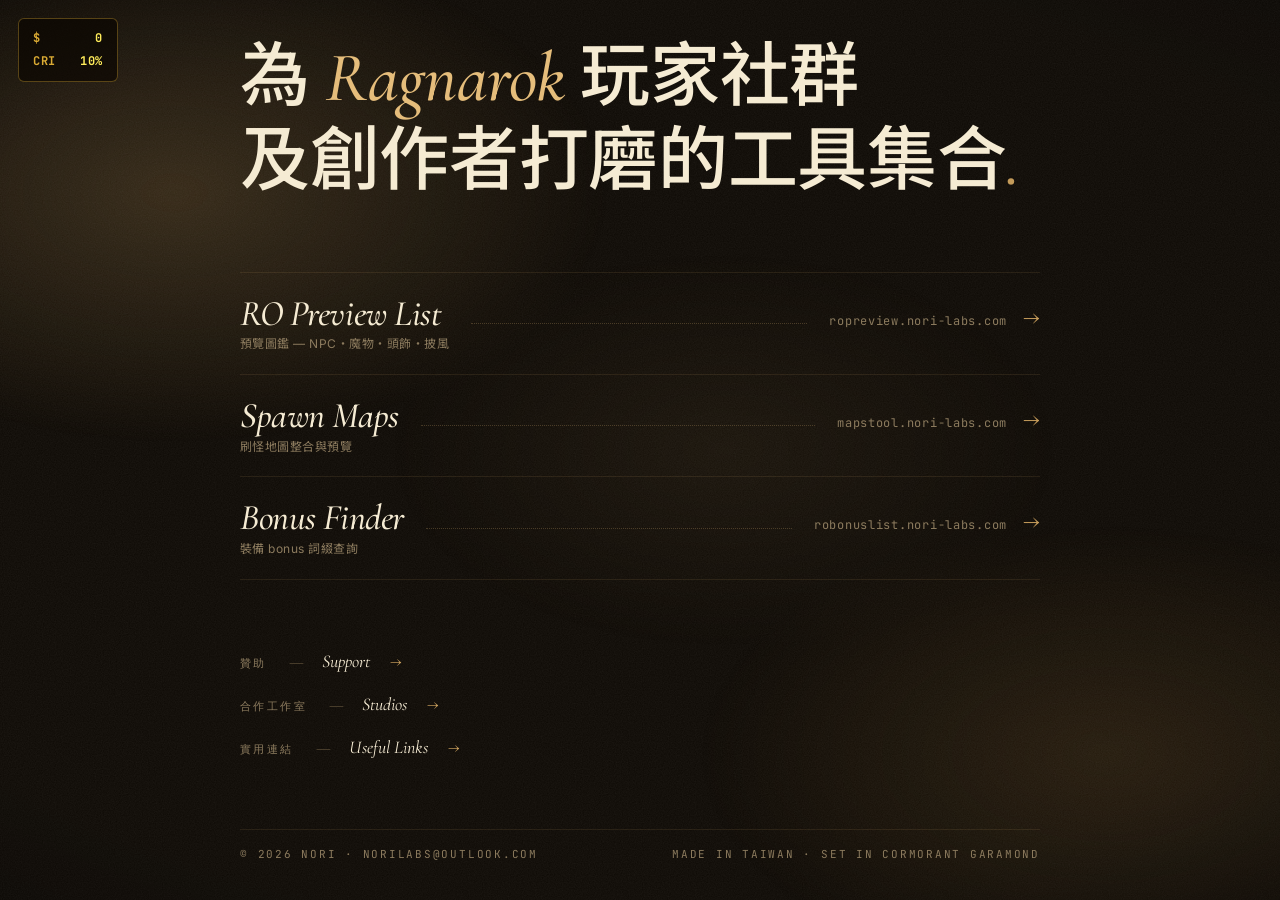
==== index.html @ 90fd8044 "Deploy static site" ====
<!DOCTYPE html>
<html lang="zh-TW">
<head>
  <meta charset="UTF-8" />
  <meta name="viewport" content="width=device-width, initial-scale=1, viewport-fit=cover" />
  <title>Nori Tools — Ragnarok 玩家社群與創作者工具集合</title>
  <meta name="description" content="為 Ragnarok 玩家社群及創作者打磨的工具集合。" />

  <link rel="icon" href="./favicon.ico" type="image/x-icon" />
  <link rel="shortcut icon" href="./favicon.ico" type="image/x-icon" />

  <link rel="preconnect" href="https://fonts.googleapis.com" />
  <link rel="preconnect" href="https://fonts.gstatic.com" crossorigin />
  <link
    href="https://fonts.googleapis.com/css2?family=Cormorant+Garamond:ital,wght@0,400;0,500;1,400;1,500;1,600&family=Inter:wght@400;500&family=JetBrains+Mono:wght@400;500&family=Noto+Sans+TC:wght@400;500;600&family=Noto+Serif+TC:ital,wght@0,500;0,600;1,500&display=swap"
    rel="stylesheet"
  />

  <link rel="stylesheet" href="./styles.css" />
</head>
<body>
  <main class="page">

    <header class="masthead">
      <h1 class="tagline">
        為 <em class="tagline__hi">Ragnarok</em> 玩家社群<br />
        及創作者打磨的工具集合<span class="tagline__dot">.</span>
      </h1>
    </header>

    <ul class="tool-list">
      <li class="tool-row">
        <a href="https://ropreview.nori-labs.com" target="_blank" rel="noopener noreferrer">
          <span class="tool-row__title">
            <span class="tool-row__name"><em>RO Preview List</em></span>
            <span class="tool-row__cn">預覽圖鑑 — NPC・魔物・頭飾・披風</span>
          </span>
          <span class="tool-row__leader" aria-hidden="true"></span>
          <span class="tool-row__sub">ropreview.nori-labs.com</span>
          <span class="tool-row__arrow">→</span>
        </a>
      </li>
      <li class="tool-row">
        <a href="https://mapstool.nori-labs.com" target="_blank" rel="noopener noreferrer">
          <span class="tool-row__title">
            <span class="tool-row__name"><em>Spawn Maps</em></span>
            <span class="tool-row__cn">刷怪地圖整合與預覽</span>
          </span>
          <span class="tool-row__leader" aria-hidden="true"></span>
          <span class="tool-row__sub">mapstool.nori-labs.com</span>
          <span class="tool-row__arrow">→</span>
        </a>
      </li>
      <li class="tool-row">
        <a href="https://robonuslist.nori-labs.com" target="_blank" rel="noopener noreferrer">
          <span class="tool-row__title">
            <span class="tool-row__name"><em>Bonus Finder</em></span>
            <span class="tool-row__cn">裝備 bonus 詞綴查詢</span>
          </span>
          <span class="tool-row__leader" aria-hidden="true"></span>
          <span class="tool-row__sub">robonuslist.nori-labs.com</span>
          <span class="tool-row__arrow">→</span>
        </a>
      </li>
    </ul>

    <section class="meta-stack" aria-label="其他連結">

      <div class="meta-line">
        <span class="meta-line__label">贊助</span>
        <span class="meta-line__sep">—</span>
        <a class="meta-link" href="./donate.html">Support</a>
        <span class="meta-link__arrow" aria-hidden="true">→</span>
      </div>

      <div class="meta-line">
        <span class="meta-line__label">合作工作室</span>
        <span class="meta-line__sep">—</span>
        <a class="meta-link" href="./studios.html">Studios</a>
        <span class="meta-link__arrow" aria-hidden="true">→</span>
      </div>

      <div class="meta-line">
        <span class="meta-line__label">實用連結</span>
        <span class="meta-line__sep">—</span>
        <a class="meta-link" href="./links.html">Useful Links</a>
        <span class="meta-link__arrow" aria-hidden="true">→</span>
      </div>

    </section>

    <footer class="colophon">
      <p>© 2026 Nori · norilabs@outlook.com</p>
      <p>Made in Taiwan · Set in Cormorant Garamond</p>
    </footer>

  </main>

  <script src="./cursor.js" defer></script>
  <script src="./poring.js" defer></script>
</body>
</html>
---- styles.css ----
/* ============================================================
   Nori · Tools — rotools.nori-labs.com
   Visual: 深夜墨色 + 古銅金箔 · 義式斜體點綴 · 紙張紋理
   Constraints:
     - 進站全頁可見（min-height: 100vh，flex 分配）
     - GPU 安全：無 filter:blur、無 backdrop-filter、單一 transform 動畫
   ============================================================ */

/* ---------- Tokens ---------- */
:root {
  /* Paper (deep ink, warm-tinted black) */
  --paper:        #0E0A05;
  --paper-soft:   #15100A;
  --paper-deep:   #1F180F;

  /* Ink (warm cream + muted) */
  --ink:          #F5EBD3;
  --ink-soft:     #C8B999;
  --ink-dim:      #8C7B5E;
  --ink-faint:    #5C4F38;

  /* Accent (古銅 / brass gold) */
  --gold:         #C49B5A;
  --gold-deep:    #A87B3C;
  --gold-bright:  #E5BD7B;
  --gold-tint:    rgba(196, 155, 90, 0.16);

  /* Hairlines (warm gold-tinted) */
  --rule:         rgba(229, 189, 123, 0.10);
  --rule-strong:  rgba(229, 189, 123, 0.24);

  /* Type stacks */
  --serif: "Cormorant Garamond", "Noto Serif TC", "Times New Roman", Georgia, serif;
  --sans:  "Inter", "Noto Sans TC", "PingFang TC", system-ui, -apple-system, sans-serif;
  --mono:  "JetBrains Mono", ui-monospace, "SFMono-Regular", Menlo, Consolas, monospace;
}

/* ---------- Reset ---------- */
*, *::before, *::after { box-sizing: border-box; }
html, body { margin: 0; padding: 0; }

html {
  -webkit-text-size-adjust: 100%;
  scroll-behavior: smooth;
}

body {
  background-color: var(--paper);
  color: var(--ink);
  font-family: var(--sans);
  font-size: 16px;
  line-height: 1.6;
  -webkit-font-smoothing: antialiased;
  -moz-osx-font-smoothing: grayscale;
  text-rendering: optimizeLegibility;
  font-feature-settings: "ss01", "cv11";
  min-height: 100vh;
  overflow-x: hidden;
  position: relative;

  /* 隱藏原生 cursor — 由下方 .ro-cursor div 接管 */
  cursor: none;
}

/* 觸控裝置 / 沒有 hover 能力的裝置 → 還原原生 cursor */
@media (hover: none), (pointer: coarse) {
  body { cursor: auto; }
  .ro-cursor { display: none !important; }
}

a, button, [role="button"], .tool-row a, .link-tile, .donate-cta,
.meta-link, .back-link, [type="submit"] {
  cursor: none;
}

/* ---------- RO 自訂游標 ----------
   預設（idle）= 5-frame 箭頭旋轉
   hover 在按鈕／可點元素 = 2-frame 貓循環
   mousedown = 對應狀態凍結幀 + 縮 0.92
*/
.ro-cursor {
  position: fixed;
  top: 0;
  left: 0;
  width: 32px;
  height: 32px;
  pointer-events: none;
  z-index: 9999;
  transform: translate3d(-100px, -100px, 0);
  background-position: center center;
  background-repeat: no-repeat;
  /* 預設 = 箭頭 5-frame 旋轉 */
  animation: ro-arrow 0.45s steps(1) infinite;
  will-change: transform, background-image;
}

@keyframes ro-arrow {
  0%   { background-image: url("./cursors/active-1.png"); }
  20%  { background-image: url("./cursors/active-2.png"); }
  40%  { background-image: url("./cursors/active-3.png"); }
  60%  { background-image: url("./cursors/active-4.png"); }
  80%  { background-image: url("./cursors/active-5.png"); }
  100% { background-image: url("./cursors/active-1.png"); }
}

/* hover 在可點元素 → 2-frame 貓動畫 */
.ro-cursor.is-active {
  animation: ro-cat 0.55s steps(1) infinite;
}
@keyframes ro-cat {
  0%, 49.9% { background-image: url("./cursors/idle-1.png"); }
  50%, 100% { background-image: url("./cursors/idle-2.png"); }
}

/* hover 在波利上 → 攻擊圖示（靜態） */
.ro-cursor.is-attack {
  animation: none !important;
  background-image: url("./cursors/attack.png");
}

/* hover 在蘋果上 → 撿取圖示（3-frame 動畫） */
.ro-cursor.is-pickup {
  animation: ro-pickup 0.45s steps(1) infinite;
}
@keyframes ro-pickup {
  0%, 32%   { background-image: url("./cursors/pickup-1.png"); }
  33%, 65%  { background-image: url("./cursors/pickup-2.png"); }
  66%, 100% { background-image: url("./cursors/pickup-3.png"); }
}

/* mousedown：依不同 hover 狀態凍結對應幀 */
.ro-cursor.is-pressed {
  animation: none !important;
  background-image: url("./cursors/active-3.png");
  transform: translate3d(var(--x, -100px), var(--y, -100px), 0) scale(0.92);
}
.ro-cursor.is-pressed.is-active {
  background-image: url("./cursors/idle-2.png");
}
.ro-cursor.is-pressed.is-attack {
  background-image: url("./cursors/attack.png");
  transform: translate3d(var(--x, -100px), var(--y, -100px), 0) scale(1.1);
}
.ro-cursor.is-pressed.is-pickup {
  animation: none !important;
  background-image: url("./cursors/pickup-3.png");
}

/* prefers-reduced-motion → 凍結單格 */
@media (prefers-reduced-motion: reduce) {
  .ro-cursor {
    animation: none;
    background-image: url("./cursors/active-1.png");
  }
  .ro-cursor.is-active {
    background-image: url("./cursors/idle-1.png");
  }
}

/* ---------- Background layers ----------
   1. body::before  — slow drifting warm wash (transform-only, GPU-safe)
   2. body::after   — vignette + paper grain (static SVG noise, no animation)
*/
body::before {
  content: "";
  position: fixed;
  inset: -15%;
  z-index: -2;
  pointer-events: none;
  background:
    radial-gradient(ellipse 55vw 45vh at 22% 28%, rgba(196, 155, 90, 0.22), transparent 62%),
    radial-gradient(ellipse 50vw 40vh at 78% 76%, rgba(168, 123, 60, 0.16), transparent 64%),
    radial-gradient(ellipse 38vw 32vh at 55% 50%, rgba(229, 189, 123, 0.06), transparent 70%);
  will-change: transform;
  animation: aurora-drift 80s ease-in-out infinite alternate;
}

body::after {
  content: "";
  position: fixed;
  inset: 0;
  z-index: -1;
  pointer-events: none;
  background:
    /* Vignette (darker corners) */
    radial-gradient(ellipse 130% 100% at 50% 50%, transparent 50%, rgba(0, 0, 0, 0.55) 100%),
    /* Static SVG grain (rendered once, cheap to repeat-tile) */
    url("data:image/svg+xml;utf8,<svg xmlns='http://www.w3.org/2000/svg' width='160' height='160'><filter id='n'><feTurbulence type='fractalNoise' baseFrequency='0.85' numOctaves='2' stitchTiles='stitch'/><feColorMatrix values='0 0 0 0 1  0 0 0 0 1  0 0 0 0 1  0 0 0 0.06 0'/></filter><rect width='100%25' height='100%25' filter='url(%23n)'/></svg>");
  background-size: cover, 160px 160px;
  background-repeat: no-repeat, repeat;
}

@keyframes aurora-drift {
  0%   { transform: translate3d(0, 0, 0) scale(1); }
  100% { transform: translate3d(3vw, -2vh, 0) scale(1.04); }
}

::selection { background: var(--gold-tint); color: var(--ink); }

a { color: inherit; text-decoration: none; }

code, pre {
  font-family: var(--mono);
  font-size: 0.92em;
  background: rgba(229, 189, 123, 0.06);
  border: 1px solid var(--rule);
  border-radius: 4px;
  padding: 0.05em 0.4em;
}

/* ---------- Page (fit in viewport) ---------- */
.page {
  max-width: 880px;
  margin: 0 auto;
  padding: 4vh 40px;
  min-height: 100vh;
  display: flex;
  flex-direction: column;
  justify-content: space-between;
  gap: 4vh;
}

/* ---------- Masthead ---------- */
.masthead {
  flex: 0 0 auto;
}

.handle {
  display: inline-block;
  font-family: var(--mono);
  font-size: 12.5px;
  font-weight: 500;
  letter-spacing: 0.20em;
  color: var(--gold);
  margin: 0 0 28px;
  padding: 6px 12px;
  border: 1px solid var(--gold);
  border-radius: 3px;
  text-transform: lowercase;
}
.handle__at {
  color: var(--gold-deep);
  margin: 0 1px;
}

/* 大標題：中文走 Noto Sans TC 直立中等字重（現代不傳統）
   Latin "Ragnarok" 用 Cormorant Garamond italic 金色（古典點綴）
   font cascade 自動分配：Latin → Cormorant，Chinese → Noto Sans TC */
.tagline {
  font-family: "Cormorant Garamond", "Noto Sans TC", "PingFang TC", "Microsoft JhengHei", sans-serif;
  font-weight: 500;
  font-style: normal;
  font-size: clamp(36px, 5.6vw, 70px);
  line-height: 1.2;
  letter-spacing: -0.005em;
  margin: 0;
  color: var(--ink);
}
.tagline__hi {
  font-family: var(--serif);
  font-style: italic;
  font-weight: 500;
  color: var(--gold-bright);
  letter-spacing: -0.01em;
}
.tagline__dot {
  font-family: var(--serif);
  font-style: italic;
  color: var(--gold);
}

/* ---------- Tool list ---------- */
.tool-list {
  list-style: none;
  margin: 0;
  padding: 0;
  border-top: 1px solid var(--rule);
  flex: 0 0 auto;
}

.tool-row {
  border-bottom: 1px solid var(--rule);
}
.tool-row a {
  display: flex;
  align-items: baseline;
  gap: 16px;
  padding: 22px 0;
  position: relative;
  transition: color 0.35s ease, padding-left 0.35s ease;
  color: var(--ink);
}
.tool-row a::before {
  content: "";
  position: absolute;
  left: 0;
  top: 50%;
  width: 0;
  height: 1px;
  background: var(--gold);
  transform: translateY(-50%);
  transition: width 0.4s ease;
}
.tool-row a:hover {
  color: var(--gold-bright);
  padding-left: 22px;
}
.tool-row a:hover::before { width: 14px; }

.tool-row__title {
  display: flex;
  flex-direction: column;
  gap: 4px;
  flex: 0 0 auto;
}

.tool-row__name {
  font-family: var(--serif);
  font-size: clamp(24px, 3.6vw, 36px);
  font-weight: 500;
  letter-spacing: -0.012em;
  line-height: 1.05;
  white-space: nowrap;
}
.tool-row__name em { font-style: italic; }

.tool-row__cn {
  font-family: var(--sans);
  font-size: 12px;
  font-weight: 400;
  letter-spacing: 0.04em;
  line-height: 1.3;
  color: var(--ink-dim);
  transition: color 0.35s ease;
}
.tool-row a:hover .tool-row__cn { color: var(--ink-soft); }

.tool-row__leader {
  flex: 1 1 auto;
  align-self: center;
  border-bottom: 1px dotted var(--rule-strong);
  margin: 0 6px;
  min-width: 24px;
  transition: border-color 0.35s ease;
}
.tool-row a:hover .tool-row__leader {
  border-bottom-color: var(--gold);
}

.tool-row__sub {
  font-family: var(--mono);
  font-size: 12px;
  letter-spacing: 0.06em;
  color: var(--ink-dim);
  white-space: nowrap;
  transition: color 0.35s ease;
}
.tool-row a:hover .tool-row__sub { color: var(--gold-bright); }

.tool-row__arrow {
  font-family: var(--serif);
  font-style: italic;
  font-size: clamp(20px, 2.6vw, 26px);
  color: var(--gold);
  line-height: 1;
  transition: transform 0.35s ease;
}
.tool-row a:hover .tool-row__arrow { transform: translateX(8px); }

/* ---------- Meta stack (Support / 合作 / 好站) ---------- */
.meta-stack {
  display: flex;
  flex-direction: column;
  gap: 14px;
  flex: 0 0 auto;
}

.meta-line {
  display: flex;
  align-items: baseline;
  flex-wrap: wrap;
  gap: 6px 14px;
  font-family: var(--serif);
  font-size: clamp(15px, 1.7vw, 18px);
  color: var(--ink-soft);
}

.meta-line__label {
  font-family: var(--mono);
  font-size: 11px;
  font-weight: 500;
  letter-spacing: 0.22em;
  text-transform: uppercase;
  color: var(--ink-dim);
  margin-right: 4px;
}

.meta-line__sep {
  color: var(--ink-faint);
  margin: 0 4px;
}

.meta-link {
  font-style: italic;
  color: var(--ink);
  position: relative;
  transition: color 0.35s ease, transform 0.35s ease;
}
.meta-link:hover {
  color: var(--gold-bright);
  transform: translateX(2px);
}
.meta-link__arrow {
  font-style: italic;
  color: var(--gold);
  margin-left: 6px;
  transition: transform 0.35s ease;
}
.meta-link:hover .meta-link__arrow { transform: translateX(4px); }

.meta-link--cta {
  font-size: clamp(18px, 2.2vw, 22px);
  font-weight: 500;
}

.meta-divider {
  color: var(--ink-faint);
  user-select: none;
}

/* ---------- Colophon ---------- */
.colophon {
  display: flex;
  justify-content: space-between;
  flex-wrap: wrap;
  gap: 12px 24px;
  padding-top: 16px;
  border-top: 1px solid var(--rule);
  font-family: var(--mono);
  font-size: 11px;
  letter-spacing: 0.16em;
  text-transform: uppercase;
  color: var(--ink-dim);
  flex: 0 0 auto;
}
.colophon p { margin: 0; }

/* ---------- Links / Studios sub-pages ---------- */
.masthead--compact { margin-bottom: 24px; }

.tagline--compact {
  font-size: clamp(28px, 4.5vw, 56px) !important;
  margin-top: 18px !important;
  line-height: 1.18 !important;
}

/* Tighter vertical rhythm for sub-pages */
.page--dense {
  padding: 3vh 40px !important;
  gap: 3vh !important;
}

.link-tile-grid {
  display: grid;
  grid-template-columns: repeat(auto-fill, minmax(200px, 1fr));
  gap: 12px;
  flex: 1 1 auto;
  align-content: start;
}

.link-tile-grid--dense {
  grid-template-columns: repeat(auto-fill, minmax(180px, 1fr));
  gap: 10px;
  align-content: center;
}
.link-tile-grid--dense .link-tile {
  padding: 12px 14px;
  gap: 6px;
}
.link-tile-grid--dense .link-tile__name {
  font-size: 19px;
}
.link-tile-grid--dense .link-tile__url {
  font-size: 10px;
}

.link-tile {
  position: relative;
  display: flex;
  flex-direction: column;
  gap: 8px;
  padding: 16px 18px;
  border: 1px solid var(--rule);
  border-radius: 6px;
  background:
    linear-gradient(135deg, rgba(229, 189, 123, 0.04) 0%, transparent 60%),
    rgba(229, 189, 123, 0.015);
  transition:
    border-color 0.35s ease,
    background-color 0.35s ease,
    transform 0.35s ease;
}
.link-tile:hover {
  border-color: var(--gold);
  background:
    linear-gradient(135deg, rgba(229, 189, 123, 0.10) 0%, transparent 60%),
    rgba(229, 189, 123, 0.04);
  transform: translateY(-2px);
}

.link-tile__top {
  display: flex;
  justify-content: space-between;
  align-items: center;
}
.link-tile__cat {
  font-family: var(--mono);
  font-size: 10px;
  font-weight: 500;
  letter-spacing: 0.22em;
  text-transform: uppercase;
  color: var(--gold-deep);
}
.link-tile__arrow {
  font-family: var(--serif);
  font-style: italic;
  font-size: 18px;
  color: var(--gold);
  line-height: 1;
  transition: transform 0.35s ease;
}
.link-tile:hover .link-tile__arrow { transform: translateX(4px); }

.link-tile__name {
  font-family: var(--serif);
  font-weight: 500;
  font-size: 22px;
  letter-spacing: -0.01em;
  line-height: 1.15;
  margin: 0;
  color: var(--ink);
  transition: color 0.35s ease;
}
.link-tile__name em { font-style: italic; }
.link-tile:hover .link-tile__name { color: var(--gold-bright); }

.link-tile__url {
  font-family: var(--mono);
  font-size: 10.5px;
  letter-spacing: 0.04em;
  color: var(--ink-dim);
  white-space: nowrap;
  overflow: hidden;
  text-overflow: ellipsis;
}

.link-tile--cta {
  border-style: dashed;
  background:
    linear-gradient(135deg, rgba(229, 189, 123, 0.06) 0%, transparent 60%),
    rgba(229, 189, 123, 0.02);
}
.link-tile--cta .link-tile__cat {
  color: var(--gold-bright);
  font-size: 14px;
  letter-spacing: 0;
}

.link-tile--soon {
  border-style: dashed;
  cursor: default;
  opacity: 0.55;
  pointer-events: none;
  background:
    linear-gradient(135deg, rgba(229, 189, 123, 0.03) 0%, transparent 60%),
    rgba(229, 189, 123, 0.01);
}
.link-tile--soon .link-tile__name { color: var(--ink-soft); }
.link-tile--soon .link-tile__cat { color: var(--ink-dim); }

/* ---------- Donate page: status block + CTA card ---------- */
.donate-status {
  margin: 4vh 0;
  flex: 0 0 auto;
}
.donate-status--tight {
  margin: 0;
}
.donate-status__desc {
  margin: 22px 0 0;
  font-family: var(--sans);
  font-size: 15px;
  line-height: 1.85;
  color: var(--ink-soft);
  max-width: 56ch;
}

.donate-cta {
  display: flex;
  flex-direction: column;
  gap: 6px;
  margin-top: 18px;
  padding: 18px 22px;
  border: 1px solid var(--gold);
  border-radius: 6px;
  background:
    linear-gradient(135deg, rgba(229, 189, 123, 0.10) 0%, transparent 60%),
    rgba(229, 189, 123, 0.03);
  transition: background-color 0.3s ease, transform 0.3s ease;
  max-width: 480px;
}
.donate-cta:hover {
  background:
    linear-gradient(135deg, rgba(229, 189, 123, 0.18) 0%, transparent 60%),
    rgba(229, 189, 123, 0.08);
  transform: translateY(-2px);
}
.donate-cta__top {
  display: flex;
  justify-content: space-between;
  align-items: baseline;
}
.donate-cta__cat {
  font-family: var(--mono);
  font-size: 11px;
  font-weight: 500;
  letter-spacing: 0.22em;
  text-transform: uppercase;
  color: var(--gold-bright);
}
.donate-cta__arrow {
  font-family: var(--serif);
  font-style: italic;
  font-size: 22px;
  color: var(--gold);
  line-height: 1;
  transition: transform 0.3s ease;
}
.donate-cta:hover .donate-cta__arrow { transform: translateX(6px); }
.donate-cta__addr {
  font-family: var(--mono);
  font-size: 16px;
  letter-spacing: 0.04em;
  color: var(--ink);
  margin-top: 4px;
}
.donate-cta__at { color: var(--gold); }

/* Coming soon section heading */
.coming-soon-grid {
  margin-top: 0;
  flex: 0 0 auto;
}
.coming-soon-grid__heading {
  text-align: center;
  margin: 0 0 14px !important;
}

/* ---------- Donate page (donate.html) ---------- */
.back-link {
  display: inline-flex;
  align-items: center;
  gap: 10px;
  font-family: var(--mono);
  font-size: 11.5px;
  letter-spacing: 0.18em;
  text-transform: uppercase;
  color: var(--ink-dim);
  margin-bottom: 56px;
  transition: color 0.3s ease, transform 0.3s ease;
}
.back-link:hover { color: var(--gold-bright); transform: translateX(-4px); }
.back-link__arrow {
  font-family: var(--serif);
  font-style: italic;
  font-size: 18px;
  color: var(--gold);
  line-height: 1;
}

.kicker {
  display: inline-flex;
  align-items: center;
  gap: 12px;
  font-family: var(--mono);
  font-size: 11.5px;
  font-weight: 500;
  letter-spacing: 0.26em;
  text-transform: uppercase;
  color: var(--ink-dim);
  margin: 0 0 28px;
}
.kicker__mark {
  display: inline-flex;
  align-items: center;
  justify-content: center;
  width: 24px;
  height: 24px;
  border: 1px solid var(--gold);
  border-radius: 4px;
  font-family: var(--serif);
  font-style: italic;
  font-size: 14px;
  letter-spacing: 0;
  color: var(--gold);
}

.title {
  font-family: var(--serif);
  font-weight: 500;
  font-size: clamp(56px, 12vw, 110px);
  line-height: 0.95;
  letter-spacing: -0.025em;
  margin: 0;
  color: var(--ink);
}
.title em { font-style: italic; }
.title__dot { font-style: normal; color: var(--gold); }

.lede {
  font-family: var(--serif);
  font-style: italic;
  font-size: clamp(18px, 2.2vw, 22px);
  line-height: 1.55;
  color: var(--ink-soft);
  max-width: 36ch;
  margin: 28px 0 0;
}

.donate-empty {
  margin: 6vh 0;
  padding: 56px 32px;
  text-align: center;
  border: 1px solid var(--rule-strong);
  border-radius: 6px;
  background:
    linear-gradient(135deg, rgba(196, 155, 90, 0.10) 0%, transparent 60%),
    rgba(229, 189, 123, 0.03);
}
.donate-empty__kicker {
  font-family: var(--mono);
  font-size: 11px;
  letter-spacing: 0.26em;
  text-transform: uppercase;
  color: var(--gold-bright);
  margin: 0 0 18px;
}
.donate-empty__desc {
  font-family: var(--sans);
  font-size: 15.5px;
  line-height: 1.8;
  color: var(--ink-soft);
  max-width: 38ch;
  margin: 0 auto;
}
.donate-empty__email {
  display: inline-flex;
  align-items: center;
  gap: 12px;
  margin-top: 32px;
  padding: 14px 24px;
  font-family: var(--mono);
  font-size: 13px;
  letter-spacing: 0.04em;
  color: var(--ink);
  border: 1px solid var(--gold);
  border-radius: 4px;
  background: rgba(229, 189, 123, 0.05);
  transition: background-color 0.3s ease, color 0.3s ease;
}
.donate-empty__email:hover { background: var(--gold); color: var(--paper); }
.donate-empty__email-arrow {
  font-family: var(--serif);
  font-style: italic;
  font-size: 18px;
  line-height: 1;
}

.coming-soon-title {
  font-family: var(--mono);
  font-size: 11px;
  font-weight: 500;
  letter-spacing: 0.26em;
  text-transform: uppercase;
  color: var(--ink-dim);
  margin: 4vh 0 24px;
  text-align: center;
}
.coming-soon-list {
  list-style: none;
  margin: 0 0 6vh;
  padding: 0;
  display: grid;
  grid-template-columns: repeat(auto-fit, minmax(180px, 1fr));
  gap: 12px;
}
.coming-soon-list li {
  font-family: var(--mono);
  font-size: 11.5px;
  letter-spacing: 0.16em;
  text-transform: uppercase;
  color: var(--ink-dim);
  padding: 14px 16px;
  border: 1px dashed var(--rule-strong);
  border-radius: 4px;
  text-align: center;
  background: rgba(229, 189, 123, 0.02);
}

/* ---------- Responsive ---------- */
@media (max-width: 700px) {
  .page {
    padding: 4vh 22px;
    min-height: auto;
    gap: 32px;
  }

  .handle { font-size: 11.5px; padding: 5px 10px; }
  .tagline { font-size: clamp(28px, 8vw, 42px); }

  .tool-row a {
    flex-wrap: wrap;
    gap: 6px 12px;
    padding: 18px 0;
  }
  .tool-row a:hover { padding-left: 12px; }
  .tool-row__leader { display: none; }
  .tool-row__sub { font-size: 11px; }

  .meta-line { gap: 4px 10px; }
  .meta-line__label { font-size: 10px; letter-spacing: 0.18em; }

  .colophon { flex-direction: column; gap: 6px; }
}

/* ---------- Reduced motion ---------- */
@media (prefers-reduced-motion: reduce) {
  body::before { animation: none; }
  *, *::before, *::after {
    transition-duration: 0.01ms !important;
    animation-duration: 0.01ms !important;
  }
  html { scroll-behavior: auto; }
}

/* ---------- 波利彩蛋（首頁專用） ----------
   位置由 JS 控制 (transform translate3d)
   .poring 內部 sprite 隨 4 格 cycle 切換
   方向：原始 sprite 朝左，.poring--flip 翻成朝右
*/
.poring-wrapper {
  position: fixed;
  top: 0;
  left: 0;
  width: 50px;
  height: 40px;
  pointer-events: auto;        /* 接受滑鼠點擊 */
  z-index: 2;
  will-change: transform;
}

.poring {
  width: 100%;
  height: 100%;
  background-position: center bottom;
  background-repeat: no-repeat;
  image-rendering: pixelated;
  image-rendering: crisp-edges;
  animation: poring-hop 0.6s steps(1) infinite;
}
.poring--flip { transform: scaleX(-1); }

@keyframes poring-hop {
  0%   { background-image: url("./poring/walk-1.png"); }
  25%  { background-image: url("./poring/walk-2.png"); }
  50%  { background-image: url("./poring/walk-3.png"); }
  75%  { background-image: url("./poring/walk-4.png"); }
}

/* 受傷：用真實 sprite 兩格 + 紅閃濾鏡 */
@keyframes poring-hurt {
  0%   { background-image: url("./poring/hurt-1.png"); filter: brightness(2.6) saturate(2) sepia(0.5); }
  50%  { background-image: url("./poring/hurt-2.png"); filter: brightness(1.8) saturate(1.5) sepia(0.3); }
  100% { background-image: url("./poring/hurt-1.png"); filter: none; }
}

/* 吃蘋果擠壓 */
@keyframes poring-munch {
  0%, 100% { background-image: url("./poring/walk-1.png"); }
  50%      { background-image: url("./poring/walk-3.png"); }
}

/* 死亡：4 格 splat 序列 + 結尾淡出 */
@keyframes poring-die {
  0%   { background-image: url("./poring/die-1.png"); opacity: 1; }
  25%  { background-image: url("./poring/die-2.png"); opacity: 1; }
  50%  { background-image: url("./poring/die-3.png"); opacity: 1; }
  75%  { background-image: url("./poring/die-4.png"); opacity: 0.8; }
  100% { background-image: url("./poring/die-4.png"); opacity: 0; }
}

/* 死亡時 sprite 變大（splat 飛濺） */
.poring-wrapper--dying {
  width: 100px !important;
  height: 80px !important;
  margin-left: -25px;
  margin-top: -20px;
  z-index: 3;  /* 蓋過正常波利 */
}

/* ---------- 浮動傷害數字 ---------- */
.damage-text {
  position: fixed;
  pointer-events: none;
  z-index: 9998;
  user-select: none;
  transform: translate(-50%, 0);
  image-rendering: pixelated;
}

/* 一般 -1：紅色 mono */
.damage-text--normal {
  font-family: "JetBrains Mono", monospace;
  font-size: 18px;
  font-weight: 700;
  color: #ff5050;
  text-shadow:
    1px 1px 0 #000, -1px 1px 0 #000,
    1px -1px 0 #000, -1px -1px 0 #000,
    0 0 6px rgba(255, 60, 60, 0.6);
  animation: damage-float 0.85s ease-out forwards;
}
@keyframes damage-float {
  0%   { opacity: 0; transform: translate(-50%, 0)    scale(0.6); }
  20%  { opacity: 1; transform: translate(-50%, -8px) scale(1.15); }
  100% { opacity: 0; transform: translate(-50%, -40px) scale(1); }
}

/* MISS：用 RO 原圖 sprite */
.damage-text--miss {
  width: 49px;
  height: 16px;
  animation: miss-float 0.85s ease-out forwards;
}
.miss-sprite {
  width: 49px;
  height: 16px;
  background-image: url("./poring/miss.png");
  background-size: contain;
  background-repeat: no-repeat;
  image-rendering: pixelated;
}
@keyframes miss-float {
  0%   { opacity: 0; transform: translate(-50%, 0)    scale(0.7); }
  20%  { opacity: 1; transform: translate(-50%, -10px) scale(1.1); }
  100% { opacity: 0; transform: translate(-50%, -42px) scale(1); }
}

/* CRITICAL：紅星爆擊背景 + Critical!! 文字 + 黃色大數字 */
.damage-text--crit {
  width: 90px;
  height: 70px;
  animation: crit-float 1.1s ease-out forwards;
}
.crit-burst {
  position: absolute;
  top: 0;
  left: 50%;
  transform: translateX(-50%);
  width: 70px;
  height: 60px;
  background-image: url("./poring/crit-burst.png");
  background-size: contain;
  background-repeat: no-repeat;
  image-rendering: pixelated;
  animation: crit-burst-spin 1.1s ease-out forwards;
}
.crit-text {
  position: absolute;
  top: -6px;
  left: 50%;
  transform: translateX(-50%);
  width: 112px;
  height: 18px;
  background-image: url("./poring/crit-text.png");
  background-size: contain;
  background-repeat: no-repeat;
  image-rendering: pixelated;
}
.crit-num {
  position: absolute;
  top: 18px;
  left: 50%;
  transform: translateX(-50%);
  font-family: "JetBrains Mono", monospace;
  font-size: 26px;
  font-weight: 800;
  color: #ffec5a;
  text-shadow:
    2px 2px 0 #6b0000, -2px 2px 0 #6b0000,
    2px -2px 0 #6b0000, -2px -2px 0 #6b0000,
    0 0 8px rgba(255, 200, 0, 0.7);
}
@keyframes crit-float {
  0%   { opacity: 0; transform: translate(-50%, 0)    scale(0.4); }
  15%  { opacity: 1; transform: translate(-50%, -8px) scale(1.3); }
  35%  { opacity: 1; transform: translate(-50%, -16px) scale(1.0); }
  100% { opacity: 0; transform: translate(-50%, -50px) scale(0.95); }
}
@keyframes crit-burst-spin {
  0%   { transform: translateX(-50%) rotate(0); }
  100% { transform: translateX(-50%) rotate(20deg); }
}

/* 蘋果（item 512）— 真實 RO icon，可點擊撿走 */
.apple {
  position: fixed;
  top: 0;
  left: 0;
  width: 24px;
  height: 24px;
  pointer-events: auto;
  z-index: 1;
  background-image: url("./poring/apple.png");
  background-size: contain;
  background-repeat: no-repeat;
  image-rendering: pixelated;
  image-rendering: crisp-edges;
  will-change: transform;
}

/* $+1 撿取浮字 */
.pickup-text {
  position: fixed;
  font-family: "JetBrains Mono", monospace;
  font-size: 16px;
  font-weight: 700;
  color: #ffd24a;
  text-shadow:
    1px 1px 0 #3a2400, -1px 1px 0 #3a2400,
    1px -1px 0 #3a2400, -1px -1px 0 #3a2400,
    0 0 6px rgba(255, 200, 60, 0.5);
  pointer-events: none;
  z-index: 9998;
  user-select: none;
  animation: pickup-float 0.85s ease-out forwards;
}
/* $-N 暴擊扣款（橘紅，動畫稍長） */
.pickup-text--spend {
  color: #ff8a3c;
  font-size: 18px;
  text-shadow:
    1px 1px 0 #2a0a00, -1px 1px 0 #2a0a00,
    1px -1px 0 #2a0a00, -1px -1px 0 #2a0a00,
    0 0 8px rgba(255, 100, 40, 0.7);
  animation: pickup-spend 0.95s ease-out forwards;
}
@keyframes pickup-float {
  0%   { opacity: 0; transform: translateY(0) scale(0.6); }
  20%  { opacity: 1; transform: translateY(-8px) scale(1.15); }
  100% { opacity: 0; transform: translateY(-36px) scale(1); }
}
@keyframes pickup-spend {
  0%   { opacity: 0; transform: translateY(0) scale(0.5); }
  15%  { opacity: 1; transform: translateY(-6px) scale(1.4); }
  100% { opacity: 0; transform: translateY(-46px) scale(1); }
}

/* ---------- HUD：右下角顯示 $ 與當前 CRI 機率 ---------- */
.ro-hud {
  position: fixed;
  left: 18px;
  top: 18px;
  z-index: 9997;
  display: flex;
  flex-direction: column;
  gap: 4px;
  padding: 10px 14px;
  background: rgba(10, 6, 0, 0.65);
  border: 1px solid rgba(255, 200, 60, 0.30);
  border-radius: 6px;
  font-family: "JetBrains Mono", monospace;
  font-size: 12px;
  letter-spacing: 0.05em;
  color: var(--ink, #f5ebd3);
  pointer-events: none;
  user-select: none;
  min-width: 100px;
}
.ro-hud__row {
  display: flex;
  justify-content: space-between;
  align-items: baseline;
  gap: 12px;
}
.ro-hud__label {
  color: rgba(255, 200, 60, 0.85);
  font-weight: 700;
}
.ro-hud__val {
  color: #ffec5a;
  font-weight: 700;
}
@media (hover: none), (pointer: coarse) {
  .ro-hud { display: none; }
}

@media (prefers-reduced-motion: reduce) {
  .poring-wrapper { display: none; }
  .apple { display: none; }
}
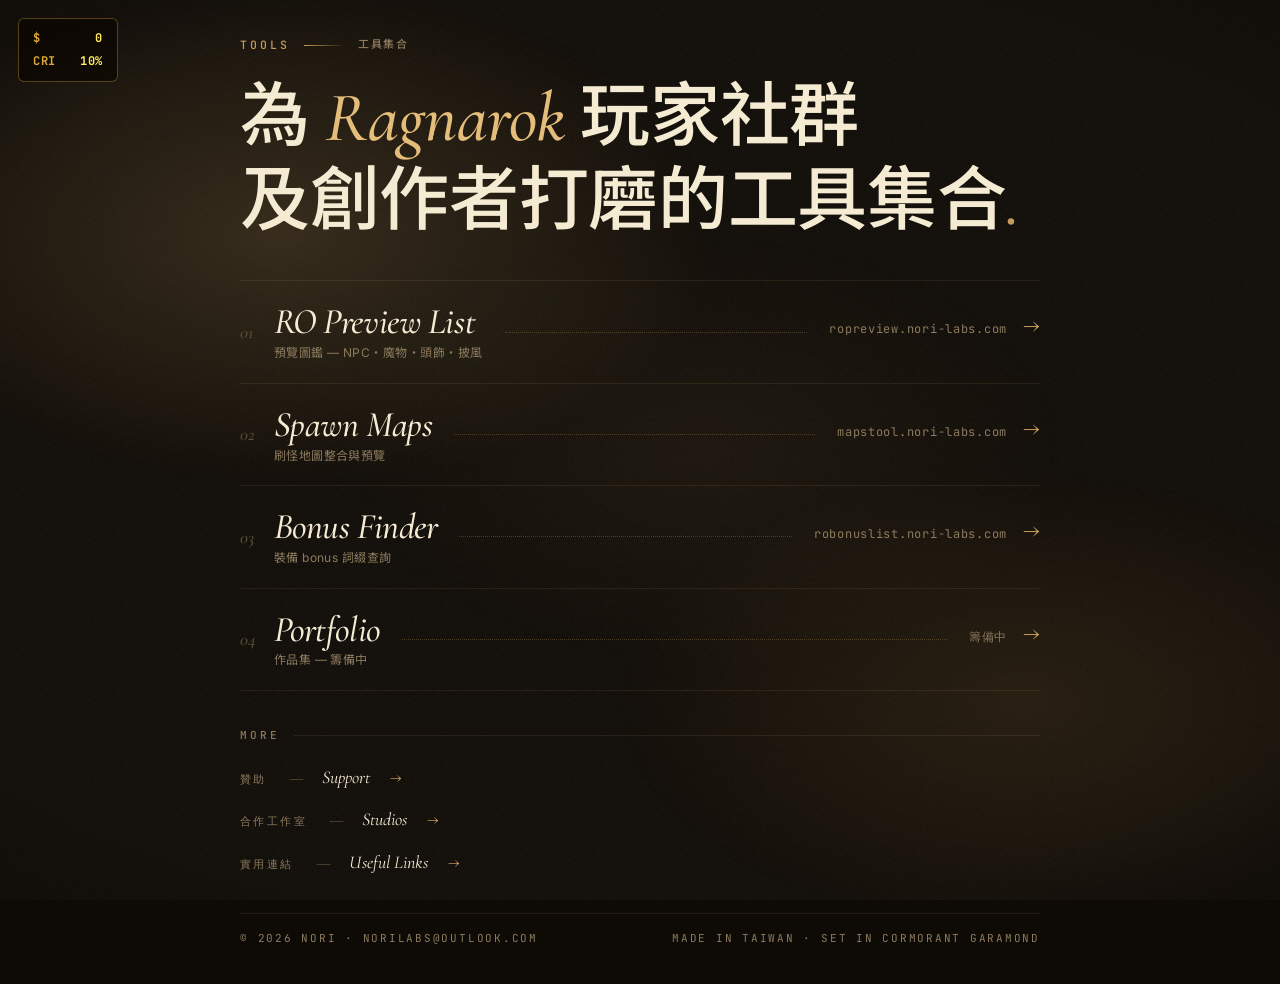
==== commit 05cb0abe: "Deploy static site" ====
--- a/index.html
+++ b/index.html
@@ -3,8 +3,8 @@
 <head>
   <meta charset="UTF-8" />
   <meta name="viewport" content="width=device-width, initial-scale=1, viewport-fit=cover" />
-  <title>Nori Tools — Ragnarok 玩家社群與創作者工具集合</title>
-  <meta name="description" content="為 Ragnarok 玩家社群及創作者打磨的工具集合。" />
+  <title>Nori Tools</title>
+  <meta name="description" content="Nori 打磨的小工具集合。" />
 
   <link rel="icon" href="./favicon.ico" type="image/x-icon" />
   <link rel="shortcut icon" href="./favicon.ico" type="image/x-icon" />
@@ -22,6 +22,11 @@
   <main class="page">
 
     <header class="masthead">
+      <p class="kicker-line">
+        <span class="kicker-line__mark">Tools</span>
+        <span class="kicker-line__rule" aria-hidden="true"></span>
+        <span class="kicker-line__cn">工具集合</span>
+      </p>
       <h1 class="tagline">
         為 <em class="tagline__hi">Ragnarok</em> 玩家社群<br />
         及創作者打磨的工具集合<span class="tagline__dot">.</span>
@@ -31,6 +36,7 @@
     <ul class="tool-list">
       <li class="tool-row">
         <a href="https://ropreview.nori-labs.com" target="_blank" rel="noopener noreferrer">
+          <span class="tool-row__no" aria-hidden="true">01</span>
           <span class="tool-row__title">
             <span class="tool-row__name"><em>RO Preview List</em></span>
             <span class="tool-row__cn">預覽圖鑑 — NPC・魔物・頭飾・披風</span>
@@ -42,6 +48,7 @@
       </li>
       <li class="tool-row">
         <a href="https://mapstool.nori-labs.com" target="_blank" rel="noopener noreferrer">
+          <span class="tool-row__no" aria-hidden="true">02</span>
           <span class="tool-row__title">
             <span class="tool-row__name"><em>Spawn Maps</em></span>
             <span class="tool-row__cn">刷怪地圖整合與預覽</span>
@@ -53,6 +60,7 @@
       </li>
       <li class="tool-row">
         <a href="https://robonuslist.nori-labs.com" target="_blank" rel="noopener noreferrer">
+          <span class="tool-row__no" aria-hidden="true">03</span>
           <span class="tool-row__title">
             <span class="tool-row__name"><em>Bonus Finder</em></span>
             <span class="tool-row__cn">裝備 bonus 詞綴查詢</span>
@@ -62,9 +70,26 @@
           <span class="tool-row__arrow">→</span>
         </a>
       </li>
+      <li class="tool-row">
+        <a href="./portfolio.html">
+          <span class="tool-row__no" aria-hidden="true">04</span>
+          <span class="tool-row__title">
+            <span class="tool-row__name"><em>Portfolio</em></span>
+            <span class="tool-row__cn">作品集 — 籌備中</span>
+          </span>
+          <span class="tool-row__leader" aria-hidden="true"></span>
+          <span class="tool-row__sub">籌備中</span>
+          <span class="tool-row__arrow">→</span>
+        </a>
+      </li>
     </ul>
 
     <section class="meta-stack" aria-label="其他連結">
+
+      <p class="meta-stack__head">
+        <span class="meta-stack__head-mark">More</span>
+        <span class="meta-stack__head-rule" aria-hidden="true"></span>
+      </p>
 
       <div class="meta-line">
         <span class="meta-line__label">贊助</span>
--- a/styles.css
+++ b/styles.css
@@ -158,21 +158,19 @@
 }
 
 /* ---------- Background layers ----------
-   1. body::before  — slow drifting warm wash (transform-only, GPU-safe)
+   1. body::before  — static warm wash (no animation — 符合性能底線，禁無限動畫)
    2. body::after   — vignette + paper grain (static SVG noise, no animation)
 */
 body::before {
   content: "";
   position: fixed;
-  inset: -15%;
+  inset: 0;
   z-index: -2;
   pointer-events: none;
   background:
-    radial-gradient(ellipse 55vw 45vh at 22% 28%, rgba(196, 155, 90, 0.22), transparent 62%),
-    radial-gradient(ellipse 50vw 40vh at 78% 76%, rgba(168, 123, 60, 0.16), transparent 64%),
-    radial-gradient(ellipse 38vw 32vh at 55% 50%, rgba(229, 189, 123, 0.06), transparent 70%);
-  will-change: transform;
-  animation: aurora-drift 80s ease-in-out infinite alternate;
+    radial-gradient(ellipse 55vw 45vh at 22% 26%, rgba(196, 155, 90, 0.20), transparent 62%),
+    radial-gradient(ellipse 50vw 40vh at 80% 78%, rgba(168, 123, 60, 0.14), transparent 64%),
+    radial-gradient(ellipse 40vw 34vh at 55% 50%, rgba(229, 189, 123, 0.05), transparent 72%);
 }
 
 body::after {
@@ -190,11 +188,6 @@
   background-repeat: no-repeat, repeat;
 }
 
-@keyframes aurora-drift {
-  0%   { transform: translate3d(0, 0, 0) scale(1); }
-  100% { transform: translate3d(3vw, -2vh, 0) scale(1.04); }
-}
-
 ::selection { background: var(--gold-tint); color: var(--ink); }
 
 a { color: inherit; text-decoration: none; }
@@ -220,9 +213,55 @@
   gap: 4vh;
 }
 
+/* 一次性進場：fade-up（forwards 播一次就停 — 非無限動畫，符合性能底線）
+   masthead → tool-list → meta → colophon 依序錯開登場 */
+.masthead,
+.tool-list,
+.meta-stack,
+.colophon {
+  opacity: 0;
+  animation: enter-rise 0.7s cubic-bezier(0.22, 1, 0.36, 1) forwards;
+}
+.masthead   { animation-delay: 0.05s; }
+.tool-list  { animation-delay: 0.18s; }
+.meta-stack { animation-delay: 0.30s; }
+.colophon   { animation-delay: 0.42s; }
+
+@keyframes enter-rise {
+  from { opacity: 0; transform: translate3d(0, 14px, 0); }
+  to   { opacity: 1; transform: translate3d(0, 0, 0); }
+}
+
 /* ---------- Masthead ---------- */
 .masthead {
   flex: 0 0 auto;
+}
+
+/* Kicker 小標：Tools — 工具集合（補開場層次，非 logo） */
+.kicker-line {
+  display: flex;
+  align-items: center;
+  gap: 14px;
+  margin: 0 0 22px;
+  font-family: var(--mono);
+  font-size: 11.5px;
+  font-weight: 500;
+  letter-spacing: 0.26em;
+  text-transform: uppercase;
+  color: var(--gold);
+}
+.kicker-line__cn {
+  font-family: var(--sans);
+  font-size: 11px;
+  font-weight: 500;
+  letter-spacing: 0.16em;
+  text-transform: none;
+  color: var(--ink-dim);
+}
+.kicker-line__rule {
+  width: 40px;
+  height: 1px;
+  background: linear-gradient(90deg, var(--gold), transparent);
 }
 
 .handle {
@@ -290,22 +329,29 @@
   transition: color 0.35s ease, padding-left 0.35s ease;
   color: var(--ink);
 }
-.tool-row a::before {
-  content: "";
-  position: absolute;
-  left: 0;
-  top: 50%;
-  width: 0;
-  height: 1px;
-  background: var(--gold);
-  transform: translateY(-50%);
-  transition: width 0.4s ease;
-}
 .tool-row a:hover {
   color: var(--gold-bright);
-  padding-left: 22px;
-}
-.tool-row a:hover::before { width: 14px; }
+  padding-left: 8px;
+}
+
+/* 古銅金序號 01/02/03 —— 取代原本的 hover 金線，做出目錄感 */
+.tool-row__no {
+  flex: 0 0 auto;
+  align-self: center;
+  font-family: var(--serif);
+  font-style: italic;
+  font-size: clamp(15px, 1.8vw, 18px);
+  font-weight: 500;
+  letter-spacing: 0.02em;
+  color: var(--ink-faint);
+  min-width: 2.2ch;
+  line-height: 1;
+  transition: color 0.35s ease, transform 0.35s ease;
+}
+.tool-row a:hover .tool-row__no {
+  color: var(--gold);
+  transform: translateY(-1px);
+}
 
 .tool-row__title {
   display: flex;
@@ -373,6 +419,25 @@
   flex-direction: column;
   gap: 14px;
   flex: 0 0 auto;
+}
+
+/* 收尾區小標 More ——，呼應 hero 的 kicker，做出段落感 */
+.meta-stack__head {
+  display: flex;
+  align-items: center;
+  gap: 14px;
+  margin: 0 0 4px;
+  font-family: var(--mono);
+  font-size: 11px;
+  font-weight: 500;
+  letter-spacing: 0.26em;
+  text-transform: uppercase;
+  color: var(--ink-dim);
+}
+.meta-stack__head-rule {
+  flex: 1 1 auto;
+  height: 1px;
+  background: var(--rule);
 }
 
 .meta-line {
@@ -544,6 +609,18 @@
 .link-tile__name em { font-style: italic; }
 .link-tile:hover .link-tile__name { color: var(--gold-bright); }
 
+/* 中文站名：直立現代黑體（不走 Cormorant 斜體 — 中文斜體偏細彆扭）
+   英文站名維持 .link-tile__name 預設的 Cormorant 義式斜體 */
+.link-tile__name--cjk {
+  font-family: "Noto Sans TC", "PingFang TC", "Microsoft JhengHei", var(--sans);
+  font-weight: 600;
+  font-size: 20px;
+  letter-spacing: 0.06em;
+}
+.link-tile__name--cjk em {
+  font-style: normal;   /* 中文不斜 */
+}
+
 .link-tile__url {
   font-family: var(--mono);
   font-size: 10.5px;
@@ -823,9 +900,17 @@
     gap: 6px 12px;
     padding: 18px 0;
   }
-  .tool-row a:hover { padding-left: 12px; }
+  .tool-row a:hover { padding-left: 6px; }
   .tool-row__leader { display: none; }
   .tool-row__sub { font-size: 11px; }
+  .tool-row__no {
+    align-self: baseline;
+    font-size: 14px;
+    min-width: 1.8ch;
+  }
+
+  .kicker-line { gap: 10px; margin-bottom: 16px; font-size: 10.5px; }
+  .kicker-line__rule { width: 28px; }
 
   .meta-line { gap: 4px 10px; }
   .meta-line__label { font-size: 10px; letter-spacing: 0.18em; }
@@ -835,12 +920,16 @@
 
 /* ---------- Reduced motion ---------- */
 @media (prefers-reduced-motion: reduce) {
-  body::before { animation: none; }
   *, *::before, *::after {
     transition-duration: 0.01ms !important;
     animation-duration: 0.01ms !important;
   }
   html { scroll-behavior: auto; }
+  /* 進場動畫不跑時，直接顯示（避免內容停在 opacity:0） */
+  .masthead, .tool-list, .meta-stack, .colophon {
+    opacity: 1 !important;
+    animation: none !important;
+  }
 }
 
 /* ---------- 波利彩蛋（首頁專用） ----------
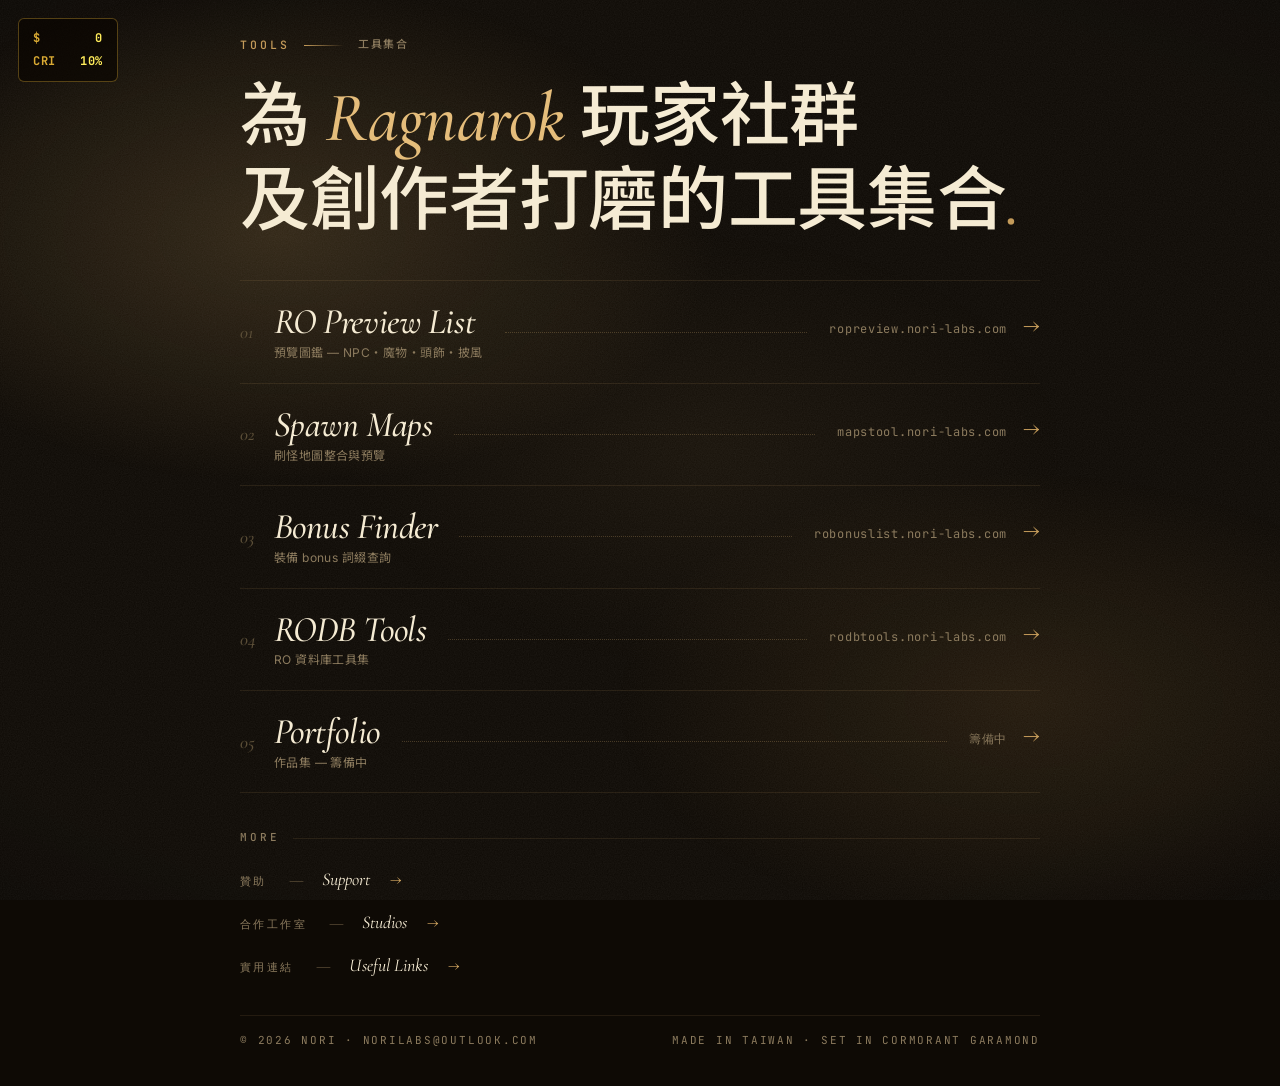
==== commit 0b318ba1: "Deploy static site" ====
--- a/index.html
+++ b/index.html
@@ -71,8 +71,20 @@
         </a>
       </li>
       <li class="tool-row">
+        <a href="https://rodbtools.nori-labs.com" target="_blank" rel="noopener noreferrer">
+          <span class="tool-row__no" aria-hidden="true">04</span>
+          <span class="tool-row__title">
+            <span class="tool-row__name"><em>RODB Tools</em></span>
+            <span class="tool-row__cn">RO 資料庫工具集</span>
+          </span>
+          <span class="tool-row__leader" aria-hidden="true"></span>
+          <span class="tool-row__sub">rodbtools.nori-labs.com</span>
+          <span class="tool-row__arrow">→</span>
+        </a>
+      </li>
+      <li class="tool-row">
         <a href="./portfolio.html">
-          <span class="tool-row__no" aria-hidden="true">04</span>
+          <span class="tool-row__no" aria-hidden="true">05</span>
           <span class="tool-row__title">
             <span class="tool-row__name"><em>Portfolio</em></span>
             <span class="tool-row__cn">作品集 — 籌備中</span>
